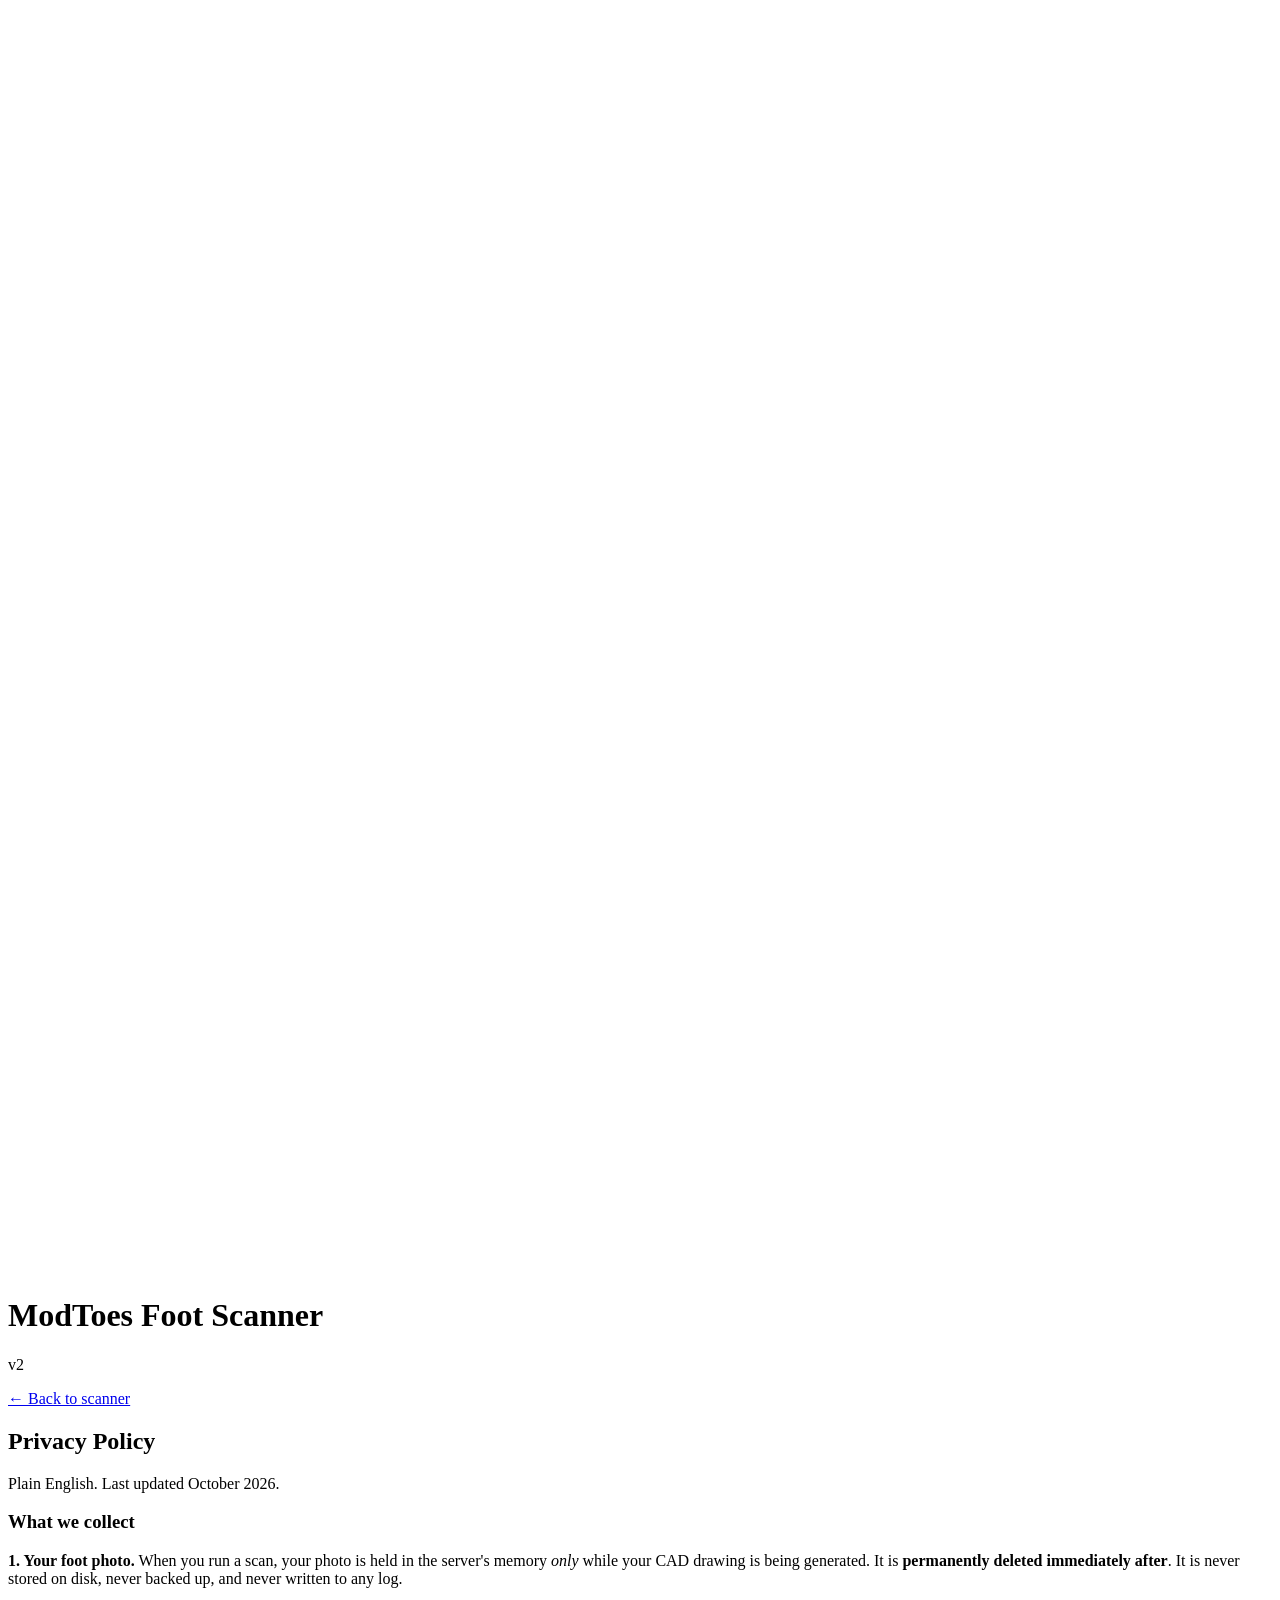
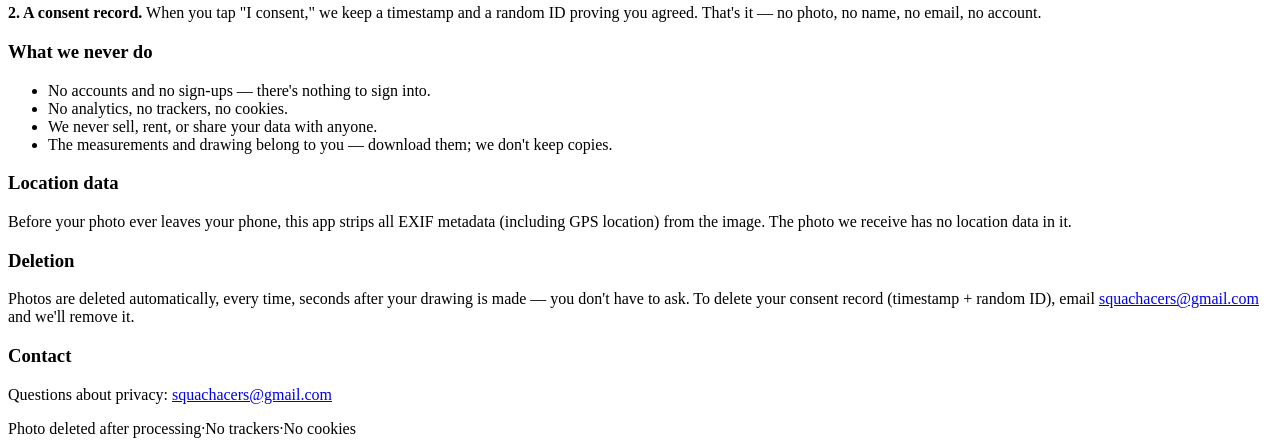
==== templates/privacy.html @ b2745846 "Create privacy.html" ====
<!DOCTYPE html>
<html lang="en">
<head>
  <meta charset="utf-8">
  <meta name="viewport" content="width=device-width, initial-scale=1">
  <title>Privacy Policy — ModToes Foot Scanner</title>
  <link rel="stylesheet" href="/static/style.css">
</head>
<body>
  <header class="topbar">
    <svg class="logo-mark" viewBox="0 0 32 32" aria-hidden="true">
      <circle cx="16" cy="16" r="15" fill="none" stroke="#fff" stroke-width="2"/>
      <path d="M10 20c2-4 4-6 6-6s4 2 6 6M13 11c1-1 5-1 6 0" stroke="#fff" stroke-width="2" fill="none" stroke-linecap="round"/>
    </svg>
    <h1>ModToes Foot Scanner</h1>
    <span class="tag">v2</span>
  </header>
  <main>
    <div class="card">
      <p class="policy-nav"><a href="/">&larr; Back to scanner</a></p>
      <h2>Privacy Policy</h2>
      <p class="small">Plain English. Last updated October 2026.</p>
      <h3>What we collect</h3>
      <p><strong>1. Your foot photo.</strong> When you run a scan, your photo is held in the server's memory <em>only</em> while your CAD drawing is being generated. It is <strong>permanently deleted immediately after</strong>. It is never stored on disk, never backed up, and never written to any log.</p>
      <p><strong>2. A consent record.</strong> When you tap "I consent," we keep a timestamp and a random ID proving you agreed. That's it — no photo, no name, no email, no account.</p>
      <h3>What we never do</h3>
      <ul>
        <li>No accounts and no sign-ups — there's nothing to sign into.</li>
        <li>No analytics, no trackers, no cookies.</li>
        <li>We never sell, rent, or share your data with anyone.</li>
        <li>The measurements and drawing belong to you — download them; we don't keep copies.</li>
      </ul>
      <h3>Location data</h3>
      <p>Before your photo ever leaves your phone, this app strips all EXIF metadata (including GPS location) from the image. The photo we receive has no location data in it.</p>
      <h3>Deletion</h3>
      <p>Photos are deleted automatically, every time, seconds after your drawing is made — you don't have to ask. To delete your consent record (timestamp + random ID), email <a href="mailto:squachacers@gmail.com">squachacers@gmail.com</a> and we'll remove it.</p>
      <h3>Contact</h3>
      <p>Questions about privacy: <a href="mailto:squachacers@gmail.com">squachacers@gmail.com</a></p>
    </div>
  </main>
  <footer class="promise">
    Photo deleted after processing<span class="dot">&middot;</span>No trackers<span class="dot">&middot;</span>No cookies
  </footer>
</body>
</html>
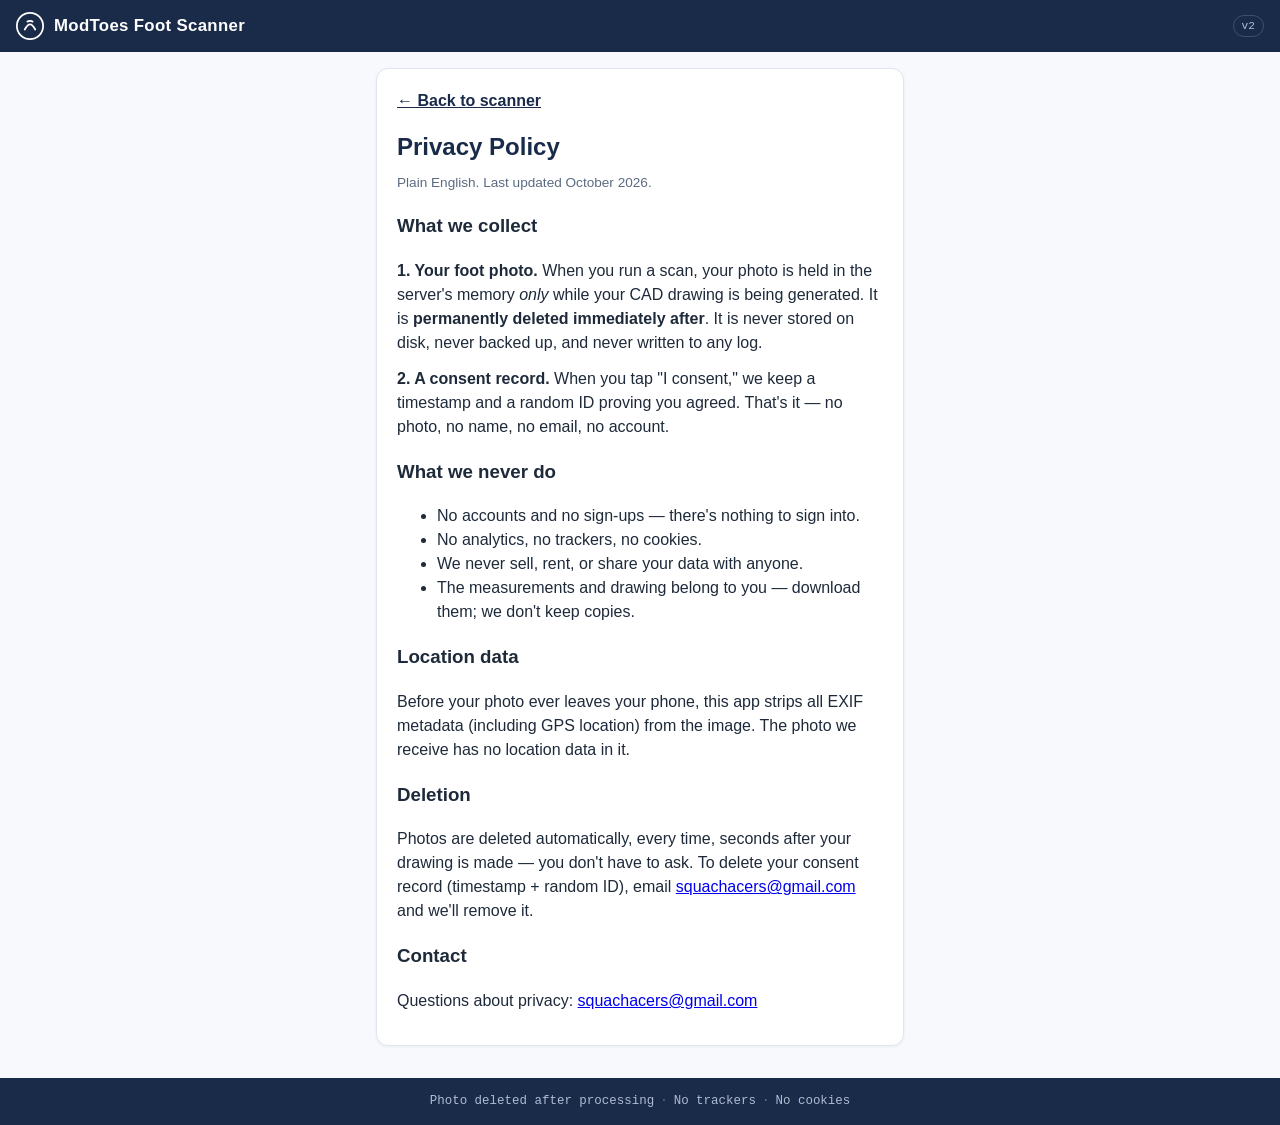
==== commit 45d1cd74: "Scanner v3.0.0: neural segmentation engine (U2-Net) — carpet-proof foot detection" ====
--- a/templates/privacy.html
+++ b/templates/privacy.html
@@ -20,9 +20,11 @@
       <p class="policy-nav"><a href="/">&larr; Back to scanner</a></p>
       <h2>Privacy Policy</h2>
       <p class="small">Plain English. Last updated October 2026.</p>
+
       <h3>What we collect</h3>
       <p><strong>1. Your foot photo.</strong> When you run a scan, your photo is held in the server's memory <em>only</em> while your CAD drawing is being generated. It is <strong>permanently deleted immediately after</strong>. It is never stored on disk, never backed up, and never written to any log.</p>
       <p><strong>2. A consent record.</strong> When you tap "I consent," we keep a timestamp and a random ID proving you agreed. That's it — no photo, no name, no email, no account.</p>
+
       <h3>What we never do</h3>
       <ul>
         <li>No accounts and no sign-ups — there's nothing to sign into.</li>
@@ -30,10 +32,13 @@
         <li>We never sell, rent, or share your data with anyone.</li>
         <li>The measurements and drawing belong to you — download them; we don't keep copies.</li>
       </ul>
+
       <h3>Location data</h3>
       <p>Before your photo ever leaves your phone, this app strips all EXIF metadata (including GPS location) from the image. The photo we receive has no location data in it.</p>
+
       <h3>Deletion</h3>
       <p>Photos are deleted automatically, every time, seconds after your drawing is made — you don't have to ask. To delete your consent record (timestamp + random ID), email <a href="mailto:squachacers@gmail.com">squachacers@gmail.com</a> and we'll remove it.</p>
+
       <h3>Contact</h3>
       <p>Questions about privacy: <a href="mailto:squachacers@gmail.com">squachacers@gmail.com</a></p>
     </div>
--- a/static/style.css
+++ b/static/style.css
@@ -0,0 +1,365 @@
+/* ModToes Foot Scanner v3 — vanilla CSS, mobile-first, precision-instrument aesthetic */
+:root {
+  --navy: #1a2b4a;
+  --navy-dark: #0f1c33;
+  --ink: #1e2a3a;
+  --muted: #5b6b82;
+  --bg: #f7f9fc;
+  --card: #ffffff;
+  --line: #dfe6f0;
+  --accent: #1a2b4a;
+  --amber-bg: #fff7e6;
+  --amber-line: #e8b93e;
+  --amber-ink: #7a5510;
+  --ok-green: #1c7a4d;
+  --mono: ui-monospace, SFMono-Regular, Menlo, Consolas, "Liberation Mono", monospace;
+}
+
+* { box-sizing: border-box; }
+
+html { -webkit-text-size-adjust: 100%; }
+
+body {
+  margin: 0;
+  background: var(--bg);
+  color: var(--ink);
+  font-family: -apple-system, BlinkMacSystemFont, "Segoe UI", Roboto, Helvetica, Arial, sans-serif;
+  line-height: 1.5;
+  min-height: 100vh;
+  display: flex;
+  flex-direction: column;
+}
+
+header.topbar {
+  background: var(--navy);
+  color: #fff;
+  padding: 12px 16px;
+  display: flex;
+  align-items: center;
+  gap: 10px;
+}
+header.topbar .logo-mark {
+  width: 28px; height: 28px; flex: 0 0 28px;
+}
+header.topbar h1 {
+  font-size: 1.05rem;
+  margin: 0;
+  font-weight: 700;
+  letter-spacing: 0.02em;
+}
+header.topbar .tag {
+  margin-left: auto;
+  font-family: var(--mono);
+  font-size: 0.7rem;
+  color: #aebcd4;
+  border: 1px solid #3a4f73;
+  padding: 2px 8px;
+  border-radius: 999px;
+  white-space: nowrap;
+}
+
+main {
+  flex: 1;
+  width: 100%;
+  max-width: 560px;
+  margin: 0 auto;
+  padding: 16px 16px 32px;
+}
+
+/* Steps: only .active is visible */
+.step { display: none; }
+.step.active { display: block; }
+
+.card {
+  background: var(--card);
+  border: 1px solid var(--line);
+  border-radius: 12px;
+  padding: 20px;
+  box-shadow: 0 1px 3px rgba(26,43,74,0.06);
+}
+
+h2 { margin: 0 0 8px; color: var(--navy); font-size: 1.35rem; }
+p { margin: 0 0 12px; }
+p.lead { font-size: 1.05rem; color: var(--ink); }
+p.small, .small { font-size: 0.85rem; color: var(--muted); }
+p.mono-line { font-family: var(--mono); font-size: 0.85rem; }
+
+.btn {
+  display: block;
+  width: 100%;
+  padding: 16px 20px;
+  font-size: 1.1rem;
+  font-weight: 700;
+  border-radius: 12px;
+  border: none;
+  cursor: pointer;
+  text-align: center;
+  min-height: 56px;
+  touch-action: manipulation;
+}
+.btn-primary {
+  background: var(--navy);
+  color: #fff;
+}
+.btn-primary:active { background: var(--navy-dark); }
+.btn-primary:disabled {
+  background: #b7c2d4;
+  cursor: not-allowed;
+}
+.btn-secondary {
+  background: #fff;
+  color: var(--navy);
+  border: 2px solid var(--navy);
+  margin-top: 12px;
+}
+.btn-ghost {
+  background: transparent;
+  color: var(--muted);
+  border: none;
+  min-height: 44px;
+  margin-top: 8px;
+  font-size: 0.95rem;
+}
+
+/* Option selector rows */
+.opt-group { margin: 16px 0; }
+.opt-group .opt-label {
+  font-weight: 700;
+  color: var(--navy);
+  margin-bottom: 8px;
+  font-size: 0.95rem;
+}
+.opt-row { display: flex; gap: 10px; }
+.opt {
+  flex: 1;
+  padding: 14px 8px;
+  border: 2px solid var(--line);
+  border-radius: 10px;
+  background: #fff;
+  font-size: 1rem;
+  font-weight: 600;
+  color: var(--ink);
+  cursor: pointer;
+  min-height: 56px;
+  touch-action: manipulation;
+}
+.opt small { display: block; font-weight: 400; color: var(--muted); font-size: 0.72rem; margin-top: 2px; }
+.opt.selected {
+  border-color: var(--navy);
+  background: #eef2f9;
+  color: var(--navy);
+  box-shadow: 0 0 0 1px var(--navy);
+}
+
+.tips {
+  background: #eef2f9;
+  border: 1px solid var(--line);
+  border-radius: 10px;
+  padding: 14px 16px;
+  margin: 16px 0;
+  font-size: 0.92rem;
+}
+.tips h3 { margin: 0 0 6px; font-size: 0.95rem; color: var(--navy); }
+.tips ul { margin: 0; padding-left: 20px; }
+.tips li { margin-bottom: 6px; }
+
+.warn-note {
+  background: var(--amber-bg);
+  border: 1px solid var(--amber-line);
+  color: var(--amber-ink);
+  border-radius: 10px;
+  padding: 12px 14px;
+  font-size: 0.9rem;
+  margin: 16px 0;
+}
+
+/* Consent modal */
+.modal-backdrop {
+  position: fixed;
+  inset: 0;
+  background: rgba(15, 28, 51, 0.65);
+  display: none;
+  align-items: center;
+  justify-content: center;
+  padding: 16px;
+  z-index: 50;
+}
+.modal-backdrop.open { display: flex; }
+.modal {
+  background: #fff;
+  border-radius: 14px;
+  padding: 22px;
+  max-width: 480px;
+  width: 100%;
+  max-height: 90vh;
+  overflow-y: auto;
+}
+.modal h2 { font-size: 1.2rem; }
+.consent-box {
+  display: flex;
+  gap: 10px;
+  align-items: flex-start;
+  border: 2px solid var(--line);
+  border-radius: 10px;
+  padding: 14px;
+  margin: 14px 0;
+  cursor: pointer;
+  min-height: 56px;
+}
+.consent-box input {
+  width: 24px; height: 24px; flex: 0 0 24px; margin: 2px 0 0;
+  accent-color: var(--navy);
+}
+
+/* Camera */
+.viewfinder {
+  position: relative;
+  width: 100%;
+  aspect-ratio: 3 / 4;
+  background: #0b1220;
+  border-radius: 12px;
+  overflow: hidden;
+  margin: 12px 0;
+}
+.viewfinder video {
+  position: absolute;
+  inset: 0;
+  width: 100%; height: 100%;
+  object-fit: cover;
+}
+.viewfinder .overlay {
+  position: absolute;
+  inset: 0;
+  width: 100%; height: 100%;
+  pointer-events: none;
+}
+.shutter-wrap {
+  display: flex;
+  justify-content: center;
+  margin: 16px 0 8px;
+}
+.shutter {
+  width: 84px; height: 84px;
+  border-radius: 50%;
+  border: 5px solid var(--navy);
+  background: #fff;
+  cursor: pointer;
+  position: relative;
+  touch-action: manipulation;
+}
+.shutter:active { background: #dfe6f0; }
+.shutter::after {
+  content: "";
+  position: absolute;
+  inset: 12px;
+  border-radius: 50%;
+  background: var(--navy);
+}
+
+.thumb-wrap { margin: 12px 0; text-align: center; }
+.thumb-wrap img {
+  max-width: 100%;
+  max-height: 320px;
+  border-radius: 10px;
+  border: 1px solid var(--line);
+}
+
+/* Spinner */
+.spinner-wrap { text-align: center; padding: 40px 0; }
+.spinner {
+  width: 56px; height: 56px;
+  border: 5px solid var(--line);
+  border-top-color: var(--navy);
+  border-radius: 50%;
+  margin: 0 auto 16px;
+  animation: spin 0.9s linear infinite;
+}
+@keyframes spin { to { transform: rotate(360deg); } }
+
+/* Results */
+.result-svg {
+  border: 1px solid var(--line);
+  border-radius: 10px;
+  background: #fff;
+  padding: 8px;
+  margin: 12px 0;
+  overflow-x: auto;
+}
+.result-svg svg { max-width: 100%; height: auto; display: block; }
+
+table.measure {
+  width: 100%;
+  border-collapse: collapse;
+  margin: 12px 0;
+  font-family: var(--mono);
+  font-size: 0.95rem;
+}
+table.measure th, table.measure td {
+  text-align: left;
+  padding: 10px 8px;
+  border-bottom: 1px solid var(--line);
+}
+table.measure th {
+  font-family: -apple-system, BlinkMacSystemFont, "Segoe UI", Roboto, sans-serif;
+  color: var(--muted);
+  font-weight: 600;
+  font-size: 0.85rem;
+}
+table.measure td.val { text-align: right; font-weight: 700; color: var(--navy); }
+
+.warning-list {
+  background: var(--amber-bg);
+  border: 2px solid var(--amber-line);
+  border-radius: 10px;
+  padding: 12px 14px;
+  margin: 16px 0;
+  color: var(--amber-ink);
+}
+.warning-list h3 { margin: 0 0 6px; font-size: 1rem; }
+.warning-list ul { margin: 0; padding-left: 20px; }
+
+.error-box {
+  background: #fdf0f0;
+  border: 2px solid #d97777;
+  border-radius: 10px;
+  padding: 14px 16px;
+  margin: 16px 0;
+  color: #8c2b2b;
+}
+.error-box h3 { margin: 0 0 6px; font-size: 1rem; }
+.error-box code {
+  font-family: var(--mono);
+  background: #f6dddd;
+  padding: 1px 6px;
+  border-radius: 4px;
+  font-size: 0.8rem;
+}
+
+.dl-row { display: flex; gap: 10px; margin-top: 12px; }
+.dl-row .btn { margin-top: 0; }
+
+/* Footer promise */
+footer.promise {
+  background: var(--navy);
+  color: #aebcd4;
+  text-align: center;
+  font-size: 0.78rem;
+  padding: 14px 16px;
+  font-family: var(--mono);
+}
+footer.promise a { color: #d7e1f3; }
+footer.promise .dot { margin: 0 6px; color: #5b6f93; }
+
+/* Static policy pages */
+.policy-nav { margin-bottom: 16px; }
+.policy-nav a { color: var(--navy); font-weight: 600; }
+
+/* Hidden file input */
+.visually-hidden {
+  position: absolute; width: 1px; height: 1px;
+  overflow: hidden; clip: rect(0 0 0 0); white-space: nowrap;
+}
+
+@media (min-width: 640px) {
+  h2 { font-size: 1.5rem; }
+}
